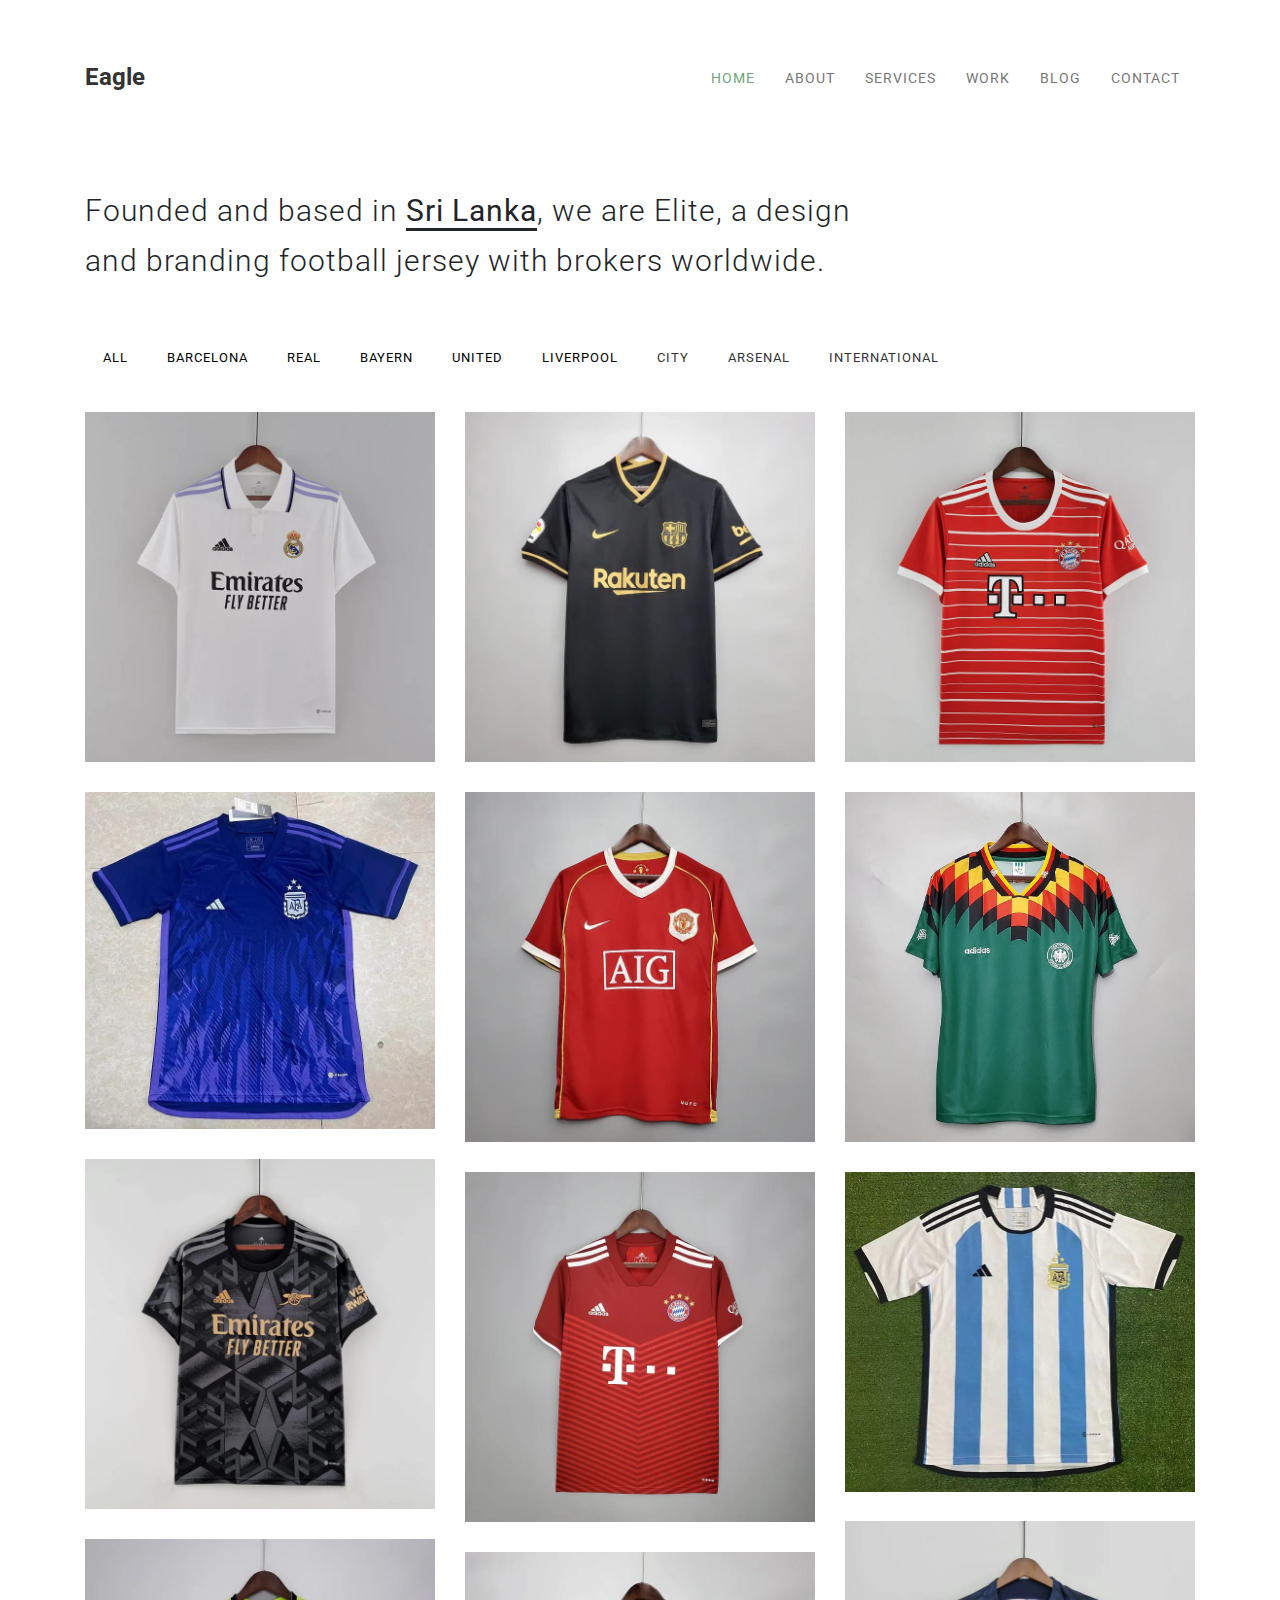
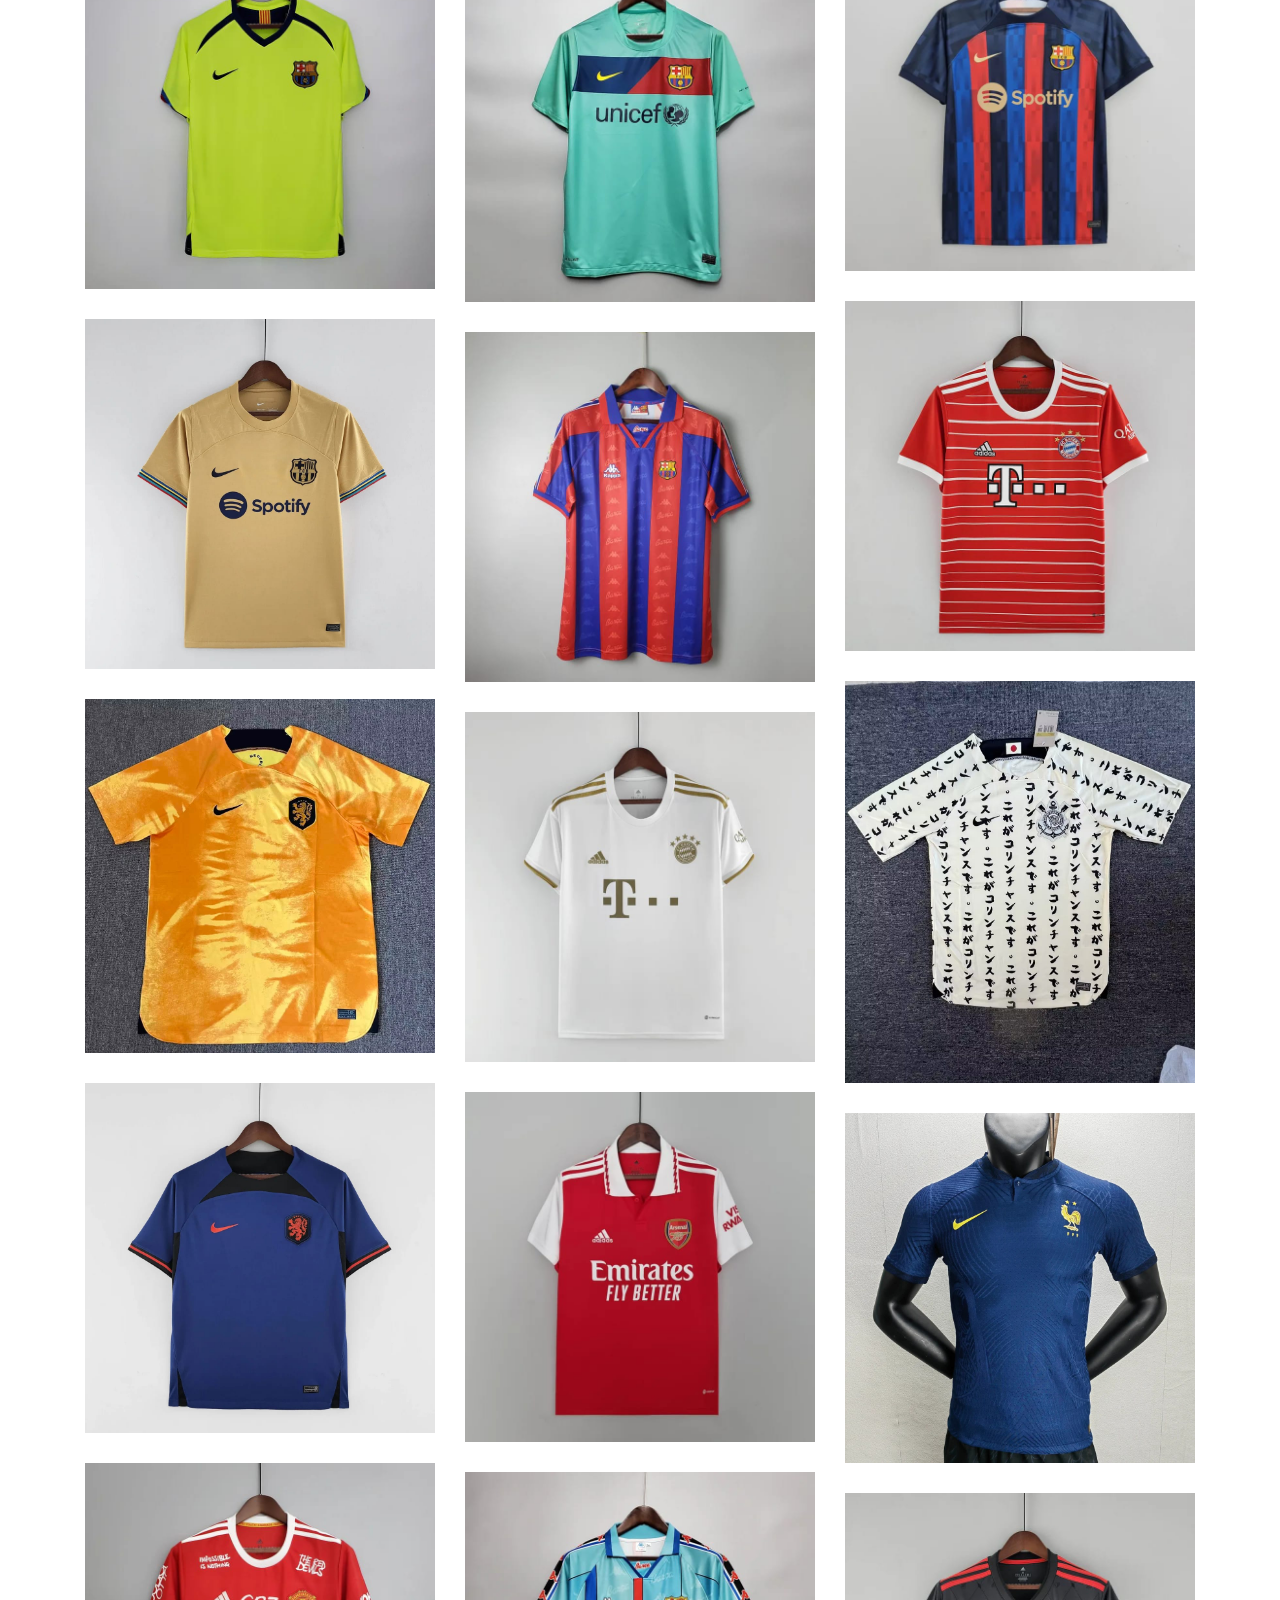
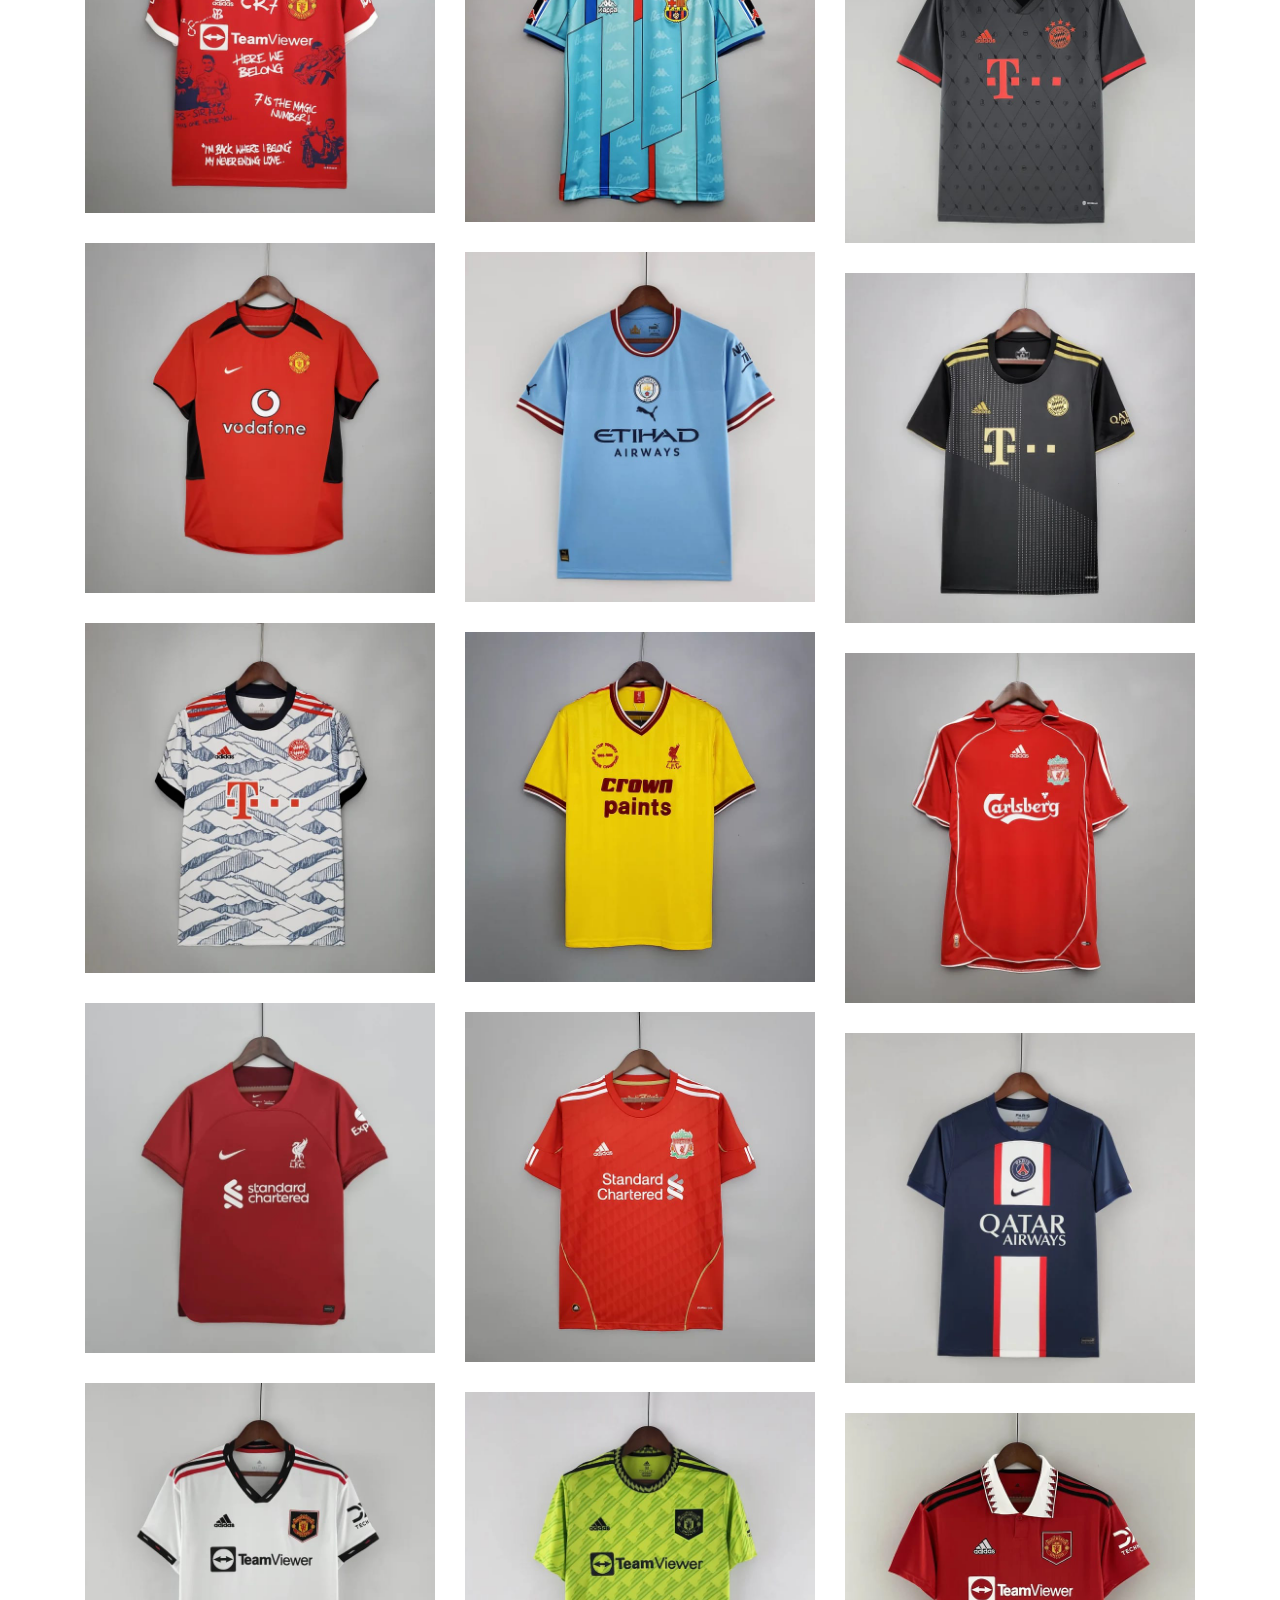
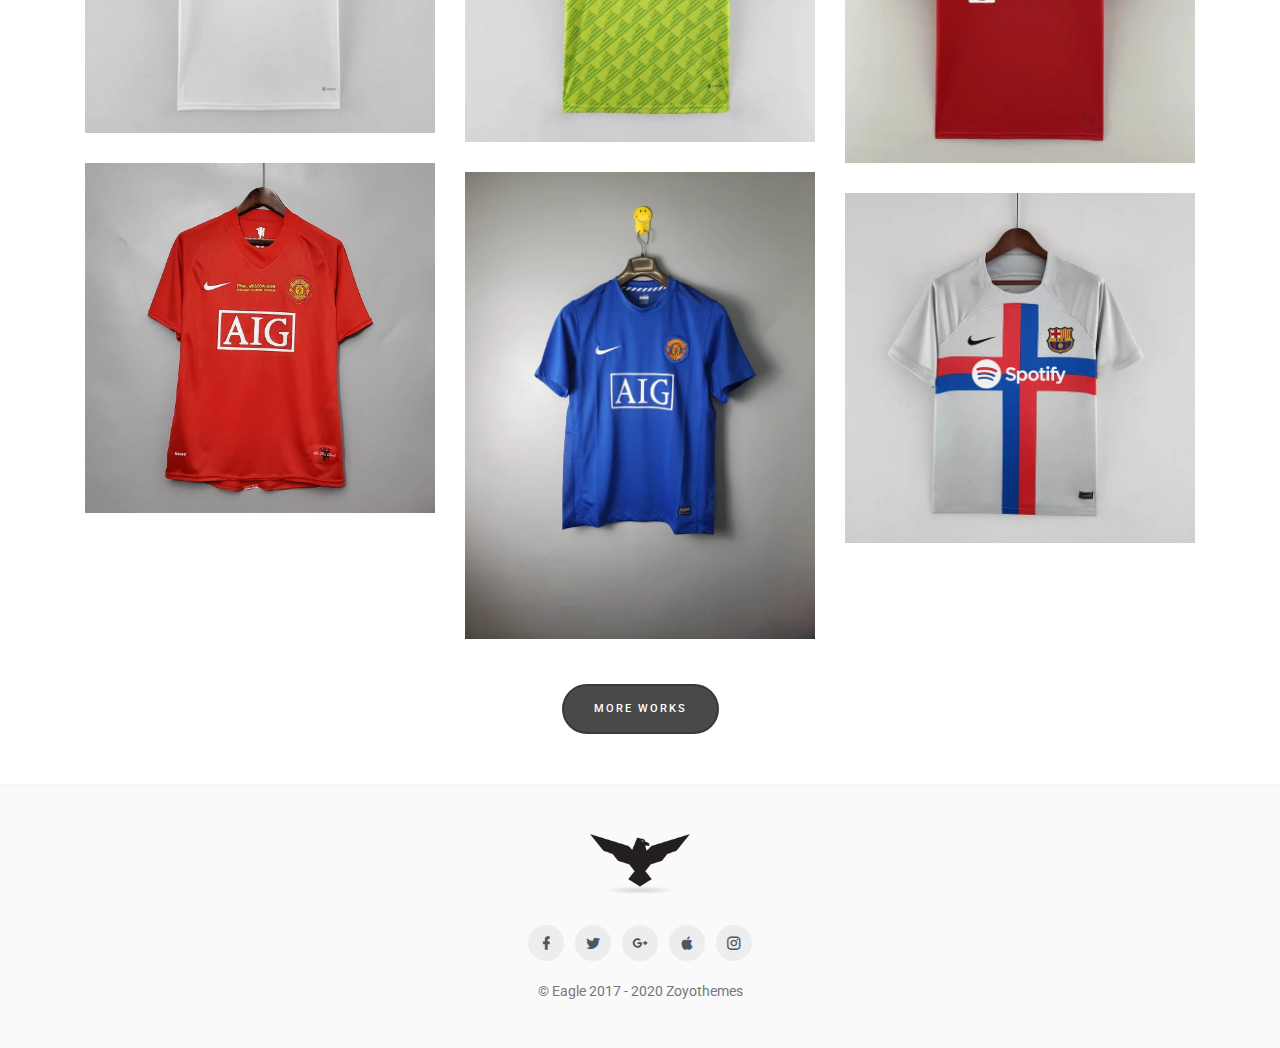
==== resources/index.html @ 39fda78e "Major Changes" ====
<!DOCTYPE html>
<html lang="en" class="no-js">


<!-- Mirrored from zoyothemes.com/eagle/index.html by HTTrack Website Copier/3.x [XR&CO'2014], Sun, 12 Feb 2023 17:31:07 GMT -->
<head>
    <meta charset="utf-8">
    <meta name="viewport" content="width=device-width, initial-scale=1">
    <title>Eagle - Responsive Minimal Template</title>
    <meta name="description" content="" />
    <meta name="keywords" content="" />
    <meta name="author" content="Zoyothemes" />

    <link rel="shortcut icon" href="images/favicon.ico">

    <!-- Google Font -->
    <link href="https://fonts.googleapis.com/css?family=Roboto:300,400,500" rel="stylesheet">

    <!-- Bootstrap Css-->
    <link rel="stylesheet" type="text/css" href="css/bootstrap.min.css" />

    <!-- Materialdesign icon Css-->
    <link rel="stylesheet" type="text/css" href="css/materialdesignicons.min.css" />
    <!-- Pe 7 icon Css-->
    <link rel="stylesheet" type="text/css" href="css/pe-icon-7-stroke.css" />

    <!-- Custom Css -->
    <link rel="stylesheet" type="text/css" href="css/style.css" />

</head>

<body>

    <!-- Start Navbar -->
    <nav class="navbar navbar-expand-lg navbar-default navbar-custom navbar-light">
        <div class="container">
            <a class="navbar-brand logo" href="index.html">Eagle</a>

            <div class="navbar-header">

                <button class="navbar-toggler" type="button" data-toggle="collapse" data-target="#navbar-collapse-1" aria-controls="navbarSupportedContent" aria-expanded="false" aria-label="Toggle navigation">
                    <span class="mdi mdi-menu"></span>
                </button>
            </div>

            <div class="collapse navbar-collapse" id="navbar-collapse-1">
                <ul class="nav navbar-nav ml-auto">
                    <li class="nav-item"><a class="nav-link" href="index.html">Home</a></li>
                    <li class="nav-item"><a class="nav-link" href="about.html">About</a></li>
                    <li class="nav-item"><a class="nav-link" href="services.html">Services</a></li>
                    <li class="nav-item"><a class="nav-link" href="work.html">Work</a></li>
                    <li class="nav-item"><a class="nav-link" href="blog.html">Blog</a></li>
                    <li class="nav-item"><a class="nav-link" href="contact.html">Contact</a></li>
                </ul>
            </div>

        </div>
    </nav>
    <!-- End Navbar -->

    <section>
        <div class="container">
            <div class="row">
                <div class="col-lg-12">
                    <div class="page-title">
                        <div class="row">
                            <div class="col-lg-9">
                                <h2>Founded and based in <span>Sri Lanka</span>, we are Elite, a design and branding football jersey with brokers worldwide.</h2>
                            </div>
                        </div>
                    </div>
                </div>
            </div>
        </div>
    </section>

    <section class="section">
        <div class="container">

            <!-- SECTION FILTER
                ================================================== -->
            <div class="row">
                <div class="col-lg-12">
                    <div class="portfolioFilter">
                        <a href="#" data-filter="*" class="current waves-effect waves-success module">All</a>
                        <a href="#" data-filter=".barcelona" class="waves-effect waves-success module">barcelona</a>
                        <a href="#" data-filter=".real" class="waves-effect waves-success module">real</a>
                        <a href="#" data-filter=".bayern" class="waves-effect waves-success module">bayern</a>
                        <a href="#" data-filter=".united" class="waves-effect waves-success module">united</a>
                        <a href="#" data-filter=".liverpool" class="waves-effect waves-success module">liverpool</a>

                        <a href="#" data-filter=".city" class="waves-effect waves-success">city</a>
                        <a href="#" data-filter=".arsenal" class="waves-effect waves-success">arsenal</a>

                        <a href="#" data-filter=".international" class="waves-effect waves-success">International</a>

                    </div>
                </div>
            </div>

            <div class="port portfolio-masonry m-b-30">

                <div class="portfolioContainer row">

                    <div class="col-lg-4 real">
                        <a href="#">
                            <div class="portfolio-box">
                                <div class="portfolio-box-img">
                                    <img src="/assets/images/real.jpg" class="img-fluid" alt="member-image">
                                </div>
                                <div class="portfolio-box-detail">
                                    <p>UI Elements, Media</p>
                                    <h4>Console Activity</h4>
                                </div>
                            </div>
                        </a>
                    </div>

                    <div class="col-lg-4 barcelona">
                        <a href="#">
                            <div class="portfolio-box">
                                <div class="portfolio-box-img">
                                    <img src="/assets/images/barcelona.jpg" class="img-fluid" alt="member-image">
                                </div>
                                <div class="portfolio-box-detail">
                                    <p>Media, Icons</p>
                                    <h4>Open Imagination</h4>
                                </div>
                            </div>
                        </a>
                    </div>

                    <div class="col-lg-4 bayern">
                        <a href="#">
                            <div class="portfolio-box">
                                <div class="portfolio-box-img">
                                    <img src="/assets/images/bayern1.jpg" class="img-fluid" alt="member-image">
                                </div>
                                <div class="portfolio-box-detail">
                                    <p>Illustrations</p>
                                    <h4>Locked Steel Gate</h4>
                                </div>
                            </div>
                        </a>
                    </div>

                    <div class="col-lg-4 international">
                        <a href="#">
                            <div class="portfolio-box">
                                <div class="portfolio-box-img">
                                    <img src="/assets/images/argentina.jpg" class="img-fluid" alt="member-image">
                                </div>
                                <div class="portfolio-box-detail">
                                    <p>Illustrations, Graphics</p>
                                    <h4>Shake It!</h4>
                                </div>
                            </div>
                        </a>
                    </div>

                    <div class="col-lg-4 united">
                        <a href="#">
                            <div class="portfolio-box">
                                <div class="portfolio-box-img">
                                    <img src="/assets/images/united7.jpg" class="img-fluid" alt="member-image">
                                </div>
                                <div class="portfolio-box-detail">
                                    <p>Illustrations, Graphics</p>
                                    <h4>Shake It!</h4>
                                </div>
                            </div>
                        </a>
                    </div>

                    <div class="col-lg-4 liverpool">
                        <a href="#">
                            <div class="portfolio-box">
                                <div class="portfolio-box-img">
                                    <img src="/assets/images/liverpool2.jpg" class="img-fluid" alt="member-image">
                                </div>
                                <div class="portfolio-box-detail">
                                    <p>Illustrations, Graphics</p>
                                    <h4>Shake It!</h4>
                                </div>
                            </div>
                        </a>
                    </div>

                    <div class="col-lg-4 arsenal">
                        <a href="#">
                            <div class="portfolio-box">
                                <div class="portfolio-box-img">
                                    <img src="/assets/images/arsenal2.jpg" class="img-fluid" alt="member-image">
                                </div>
                                <div class="portfolio-box-detail">
                                    <p>Illustrations, Graphics</p>
                                    <h4>Shake It!</h4>
                                </div>
                            </div>
                        </a>
                    </div>

                    <div class="col-lg-4 bayern">
                        <a href="#">
                            <div class="portfolio-box">
                                <div class="portfolio-box-img">
                                    <img src="/assets/images/bayern2.jpg" class="img-fluid" alt="member-image">
                                </div>
                                <div class="portfolio-box-detail">
                                    <p>Icons, Illustrations</p>
                                    <h4>Morning Dew</h4>
                                </div>
                            </div>
                        </a>
                    </div>  

                

                    <div class="col-lg-4 international">
                        <a href="#">
                            <div class="portfolio-box">
                                <div class="portfolio-box-img">
                                    <img src="/assets/images/argentina2.jpg" class="img-fluid" alt="member-image">
                                </div>
                                <div class="portfolio-box-detail">
                                    <p>Illustrations, Graphics</p>
                                    <h4>Shake It!</h4>
                                </div>
                            </div>
                        </a>
                    </div>

                    <div class="col-lg-4 barcelona">
                        <a href="#">
                            <div class="portfolio-box">
                                <div class="portfolio-box-img">
                                    <img src="/assets/images/barcelona2.jpg" class="img-fluid" alt="member-image">
                                </div>
                                <div class="portfolio-box-detail">
                                    <p>Graphics</p>
                                    <h4>Sunset Bulb Glow</h4>
                                </div>
                            </div>
                        </a>
                    </div>






                    <div class="col-lg-4 barcelona">
                        <a href="#">
                            <div class="portfolio-box">
                                <div class="portfolio-box-img">
                                    <img src="/assets/images/barcelona4.jpg" class="img-fluid" alt="member-image">
                                </div>
                                <div class="portfolio-box-detail">
                                    <p>UI Elements, Media</p>
                                    <h4>Console Activity</h4>
                                </div>
                            </div>
                        </a>
                    </div>

                    <div class="col-lg-4 barcelona">
                        <a href="#">
                            <div class="portfolio-box">
                                <div class="portfolio-box-img">
                                    <img src="/assets/images/barcelona5.jpg" class="img-fluid" alt="member-image">
                                </div>
                                <div class="portfolio-box-detail">
                                    <p>Illustrations, Graphics</p>
                                    <h4>Shake It!</h4>
                                </div>
                            </div>
                        </a>
                    </div>

                    <div class="col-lg-4 bayern">
                        <a href="#">
                            <div class="portfolio-box">
                                <div class="portfolio-box-img">
                                    <img src="/assets/images/bayern7.jpg" class="img-fluid" alt="member-image">
                                </div>
                                <div class="portfolio-box-detail">
                                    <p>Illustrations, Graphics</p>
                                    <h4>Shake It!</h4>
                                </div>
                            </div>
                        </a>
                    </div>


                    <div class="col-lg-4 barcelona">
                        <a href="#">
                            <div class="portfolio-box">
                                <div class="portfolio-box-img">
                                    <img src="/assets/images/barcelona7.jpg" class="img-fluid" alt="member-image">
                                </div>
                                <div class="portfolio-box-detail">
                                    <p>Illustrations, Graphics</p>
                                    <h4>Shake It!</h4>
                                </div>
                            </div>
                        </a>
                    </div>





                    <div class="col-lg-4 barcelona">
                        <a href="#">
                            <div class="portfolio-box">
                                <div class="portfolio-box-img">
                                    <img src="/assets/images/barcelona1.jpg" class="img-fluid" alt="member-image">
                                </div>
                                <div class="portfolio-box-detail">
                                    <p>Graphics, UI Elements</p>
                                    <h4>Mac Sunglasses</h4>
                                </div>
                            </div>
                        </a>
                    </div>



                    <div class="col-lg-4 international">
                        <a href="#">
                            <div class="portfolio-box">
                                <div class="portfolio-box-img">
                                    <img src="/assets/images/japan.jpg" class="img-fluid" alt="member-image">
                                </div>
                                <div class="portfolio-box-detail">
                                    <p>Illustrations, Graphics</p>
                                    <h4>Shake It!</h4>
                                </div>
                            </div>
                        </a>
                    </div>

                    


                    <div class="col-lg-4 international">
                        <a href="#">
                            <div class="portfolio-box">
                                <div class="portfolio-box-img">
                                    <img src="/assets/images/netherland.jpg" class="img-fluid" alt="member-image">
                                </div>
                                <div class="portfolio-box-detail">
                                    <p>Illustrations, Graphics</p>
                                    <h4>Shake It!</h4>
                                </div>
                            </div>
                        </a>
                    </div>

                    <div class="col-lg-4 bayern">
                        <a href="#">
                            <div class="portfolio-box">
                                <div class="portfolio-box-img">
                                    <img src="/assets/images/bayern5.jpg" class="img-fluid" alt="member-image">
                                </div>
                                <div class="portfolio-box-detail">
                                    <p>Illustrations, Graphics</p>
                                    <h4>Shake It!</h4>
                                </div>
                            </div>
                        </a>
                    </div>

                    <div class="col-lg-4 international">
                        <a href="#">
                            <div class="portfolio-box">
                                <div class="portfolio-box-img">
                                    <img src="/assets/images/netherland2.jpg" class="img-fluid" alt="member-image">
                                </div>
                                <div class="portfolio-box-detail">
                                    <p>Illustrations, Graphics</p>
                                    <h4>Shake It!</h4>
                                </div>
                            </div>
                        </a>
                    </div>

                    <div class="col-lg-4 arsenal">
                        <a href="#">
                            <div class="portfolio-box">
                                <div class="portfolio-box-img">
                                    <img src="/assets/images/arsenal.jpg" class="img-fluid" alt="member-image">
                                </div>
                                <div class="portfolio-box-detail">
                                    <p>Illustrations, Graphics</p>
                                    <h4>Shake It!</h4>
                                </div>
                            </div>
                        </a>
                    </div>

                    <div class="col-lg-4 international">
                        <a href="#">
                            <div class="portfolio-box">
                                <div class="portfolio-box-img">
                                    <img src="/assets/images/france.jpg" class="img-fluid" alt="member-image">
                                </div>
                                <div class="portfolio-box-detail">
                                    <p>Illustrations, Graphics</p>
                                    <h4>Shake It!</h4>
                                </div>
                            </div>
                        </a>
                    </div>

                    <div class="col-lg-4 united">
                        <a href="#">
                            <div class="portfolio-box">
                                <div class="portfolio-box-img">
                                    <img src="/assets/images/united8.jpg" class="img-fluid" alt="member-image">
                                </div>
                                <div class="portfolio-box-detail">
                                    <p>Illustrations, Graphics</p>
                                    <h4>Shake It!</h4>
                                </div>
                            </div>
                        </a>
                    </div>

                    <div class="col-lg-4 barcelona">
                        <a href="#">
                            <div class="portfolio-box">
                                <div class="portfolio-box-img">
                                    <img src="/assets/images/barcelona6.jpg" class="img-fluid" alt="member-image">
                                </div>
                                <div class="portfolio-box-detail">
                                    <p>Illustrations, Graphics</p>
                                    <h4>Shake It!</h4>
                                </div>
                            </div>
                        </a>
                    </div>




                    <div class="col-lg-4 bayern">
                        <a href="#">
                            <div class="portfolio-box">
                                <div class="portfolio-box-img">
                                    <img src="/assets/images/bayern3.jpg" class="img-fluid" alt="member-image">
                                </div>
                                <div class="portfolio-box-detail">
                                    <p>Illustrations, Graphics</p>
                                    <h4>Shake It!</h4>
                                </div>
                            </div>
                        </a>
                    </div>

                    <div class="col-lg-4 united">
                        <a href="#">
                            <div class="portfolio-box">
                                <div class="portfolio-box-img">
                                    <img src="/assets/images/united5.jpg" class="img-fluid" alt="member-image">
                                </div>
                                <div class="portfolio-box-detail">
                                    <p>Illustrations, Graphics</p>
                                    <h4>Shake It!</h4>
                                </div>
                            </div>
                        </a>
                    </div>


 



                    <div class="col-lg-4 city">
                        <a href="#">
                            <div class="portfolio-box">
                                <div class="portfolio-box-img">
                                    <img src="/assets/images/city.jpg" class="img-fluid" alt="member-image">
                                </div>
                                <div class="portfolio-box-detail">
                                    <p>Illustrations, Graphics</p>
                                    <h4>Shake It!</h4>
                                </div>
                            </div>
                        </a>
                    </div>



                    <div class="col-lg-4 bayern">
                        <a href="#">
                            <div class="portfolio-box">
                                <div class="portfolio-box-img">
                                    <img src="/assets/images/bayern6.jpg" class="img-fluid" alt="member-image">
                                </div>
                                <div class="portfolio-box-detail">
                                    <p>Illustrations, Graphics</p>
                                    <h4>Shake It!</h4>
                                </div>
                            </div>
                        </a>
                    </div>

                    <div class="col-lg-4 bayern">
                        <a href="#">
                            <div class="portfolio-box">
                                <div class="portfolio-box-img">
                                    <img src="/assets/images/bayern4.jpg" class="img-fluid" alt="member-image">
                                </div>
                                <div class="portfolio-box-detail">
                                    <p>Illustrations, Graphics</p>
                                    <h4>Shake It!</h4>
                                </div>
                            </div>
                        </a>
                    </div>




                    <div class="col-lg-4 liverpool">
                        <a href="#">
                            <div class="portfolio-box">
                                <div class="portfolio-box-img">
                                    <img src="/assets/images/liverpool.jpg" class="img-fluid" alt="member-image">
                                </div>
                                <div class="portfolio-box-detail">
                                    <p>Illustrations, Graphics</p>
                                    <h4>Shake It!</h4>
                                </div>
                            </div>
                        </a>
                    </div>


                    <div class="col-lg-4 liverpool">
                        <a href="#">
                            <div class="portfolio-box">
                                <div class="portfolio-box-img">
                                    <img src="/assets/images/liverpool3.jpg" class="img-fluid" alt="member-image">
                                </div>
                                <div class="portfolio-box-detail">
                                    <p>Illustrations, Graphics</p>
                                    <h4>Shake It!</h4>
                                </div>
                            </div>
                        </a>
                    </div>

                    <div class="col-lg-4 liverpool">
                        <a href="#">
                            <div class="portfolio-box">
                                <div class="portfolio-box-img">
                                    <img src="/assets/images/liverpool4.jpg" class="img-fluid" alt="member-image">
                                </div>
                                <div class="portfolio-box-detail">
                                    <p>Illustrations, Graphics</p>
                                    <h4>Shake It!</h4>
                                </div>
                            </div>
                        </a>
                    </div>

                    <div class="col-lg-4 liverpool">
                        <a href="#">
                            <div class="portfolio-box">
                                <div class="portfolio-box-img">
                                    <img src="/assets/images/liverpool5.jpg" class="img-fluid" alt="member-image">
                                </div>
                                <div class="portfolio-box-detail">
                                    <p>Illustrations, Graphics</p>
                                    <h4>Shake It!</h4>
                                </div>
                            </div>
                        </a>
                    </div>

                    <div class="col-lg-4 psg">
                        <a href="#">
                            <div class="portfolio-box">
                                <div class="portfolio-box-img">
                                    <img src="/assets/images/psg.jpg" class="img-fluid" alt="member-image">
                                </div>
                                <div class="portfolio-box-detail">
                                    <p>Illustrations, Graphics</p>
                                    <h4>Shake It!</h4>
                                </div>
                            </div>
                        </a>
                    </div>

                    <div class="col-lg-4 united">
                        <a href="#">
                            <div class="portfolio-box">
                                <div class="portfolio-box-img">
                                    <img src="/assets/images/united.jpg" class="img-fluid" alt="member-image">
                                </div>
                                <div class="portfolio-box-detail">
                                    <p>Illustrations, Graphics</p>
                                    <h4>Shake It!</h4>
                                </div>
                            </div>
                        </a>
                    </div>

                    <div class="col-lg-4 united">
                        <a href="#">
                            <div class="portfolio-box">
                                <div class="portfolio-box-img">
                                    <img src="/assets/images/united2.jpg" class="img-fluid" alt="member-image">
                                </div>
                                <div class="portfolio-box-detail">
                                    <p>Illustrations, Graphics</p>
                                    <h4>Shake It!</h4>
                                </div>
                            </div>
                        </a>
                    </div>



                    <div class="col-lg-4 united">
                        <a href="#">
                            <div class="portfolio-box">
                                <div class="portfolio-box-img">
                                    <img src="/assets/images/united3.jpg" class="img-fluid" alt="member-image">
                                </div>
                                <div class="portfolio-box-detail">
                                    <p>Illustrations, Graphics</p>
                                    <h4>Shake It!</h4>
                                </div>
                            </div>
                        </a>
                    </div>

                    <div class="col-lg-4 united">
                        <a href="#">
                            <div class="portfolio-box">
                                <div class="portfolio-box-img">
                                    <img src="/assets/images/united4.jpg" class="img-fluid" alt="member-image">
                                </div>
                                <div class="portfolio-box-detail">
                                    <p>Illustrations, Graphics</p>
                                    <h4>Shake It!</h4>
                                </div>
                            </div>
                        </a>
                    </div>


                    <div class="col-lg-4 united">
                        <a href="#">
                            <div class="portfolio-box">
                                <div class="portfolio-box-img">
                                    <img src="/assets/images/united6.jpg" class="img-fluid" alt="member-image">
                                </div>
                                <div class="portfolio-box-detail">
                                    <p>Illustrations, Graphics</p>
                                    <h4>Shake It!</h4>
                                </div>
                            </div>
                        </a>
                    </div>

                    <div class="col-lg-4 barcelona">
                        <a href="#">
                            <div class="portfolio-box">
                                <div class="portfolio-box-img">
                                    <img src="/assets/images/barcelona3.jpg" class="img-fluid" alt="member-image">
                                </div>
                                <div class="portfolio-box-detail">
                                    <p>Illustrations, Graphics</p>
                                    <h4>Shake It!</h4>
                                </div>
                            </div>
                        </a>
                    </div>




                    

                </div>
                <!-- end portfoliocontainer-->
            </div>
            <!-- End row -->

            <div class="row">
                <div class="col-lg-12">
                    <div class="text-center margin-t-30">
                        <a href="work.html" class="btn btn-dark btn-rounded">More works</a>
                    </div>
                </div>
            </div>

        </div>
        <!-- end container -->
    </section>

    <!-- FOOTER -->
    <footer class="footer">
        <div class="container">

            <div class="row">
                <div class="col-lg-12">
                    <div class="text-center">
                        <div class="logo center-block"><img src="images/logo.png" alt="" class=""></div>

                        <ul class="list-inline social-circle margin-t-30">
                            <li class="list-inline-item">
                                <a href="#"> <i class="mdi mdi-facebook"></i> </a>
                            </li>
                            <li class="list-inline-item">
                                <a href="#"> <i class="mdi mdi-twitter"></i> </a>
                            </li>
                            <li class="list-inline-item">
                                <a href="#"> <i class="mdi mdi-google-plus"></i> </a>
                            </li>
                            <li class="list-inline-item">
                                <a href="#"> <i class="mdi mdi-apple"></i> </a>
                            </li>
                            <li class="list-inline-item">
                                <a href="#"> <i class="mdi mdi-instagram"></i> </a>
                            </li>
                        </ul>

                        <p class="text-muted m-b-0 copyright-txt"> © Eagle 2017 - 2020 Zoyothemes</p>

                    </div>
                </div>
            </div>
            <!-- end row -->

        </div>
    </footer>

    <!-- END FOOTER -->

    <!-- JAVASCRIPTS -->
    <script src="js/jquery.min.js"></script>
    <script src="js/bootstrap.bundle.min.js"></script>
    <!-- isotope filter plugin -->
    <script src="js/isotope.pkgd.min.js"></script>
    <script src="js/portfolio-filter.js"></script>
    <script src="js/app.js"></script>
</body>

<!-- Mirrored from zoyothemes.com/eagle/index.html by HTTrack Website Copier/3.x [XR&CO'2014], Sun, 12 Feb 2023 17:31:29 GMT -->
</html>
---- resources/css/pe-icon-7-stroke.css ----
@font-face {
	font-family: 'Pe-icon-7-stroke';
	src:url('../fonts/Pe-icon-7-strokebb1d.eot?d7yf1v');
	src:url('../fonts/Pe-icon-7-stroked41d.eot?#iefixd7yf1v') format('embedded-opentype'),
		url('../fonts/Pe-icon-7-strokebb1d.woff?d7yf1v') format('woff'),
		url('../fonts/Pe-icon-7-strokebb1d.ttf?d7yf1v') format('truetype'),
		url('../fonts/Pe-icon-7-strokebb1d.svg?d7yf1v#Pe-icon-7-stroke') format('svg');
	font-weight: normal;
	font-style: normal;
}

[class^="pe-7s-"], [class*=" pe-7s-"] {
	display: inline-block;
	font-family: 'Pe-icon-7-stroke';
	speak: none;
	font-style: normal;
	font-weight: normal;
	font-variant: normal;
	text-transform: none;
	line-height: 1;

	/* Better Font Rendering =========== */
	-webkit-font-smoothing: antialiased;
	-moz-osx-font-smoothing: grayscale;
}

.pe-7s-album:before {
	content: "\e6aa";
}
.pe-7s-arc:before {
	content: "\e6ab";
}
.pe-7s-back-2:before {
	content: "\e6ac";
}
.pe-7s-bandaid:before {
	content: "\e6ad";
}
.pe-7s-car:before {
	content: "\e6ae";
}
.pe-7s-diamond:before {
	content: "\e6af";
}
.pe-7s-door-lock:before {
	content: "\e6b0";
}
.pe-7s-eyedropper:before {
	content: "\e6b1";
}
.pe-7s-female:before {
	content: "\e6b2";
}
.pe-7s-gym:before {
	content: "\e6b3";
}
.pe-7s-hammer:before {
	content: "\e6b4";
}
.pe-7s-headphones:before {
	content: "\e6b5";
}
.pe-7s-helm:before {
	content: "\e6b6";
}
.pe-7s-hourglass:before {
	content: "\e6b7";
}
.pe-7s-leaf:before {
	content: "\e6b8";
}
.pe-7s-magic-wand:before {
	content: "\e6b9";
}
.pe-7s-male:before {
	content: "\e6ba";
}
.pe-7s-map-2:before {
	content: "\e6bb";
}
.pe-7s-next-2:before {
	content: "\e6bc";
}
.pe-7s-paint-bucket:before {
	content: "\e6bd";
}
.pe-7s-pendrive:before {
	content: "\e6be";
}
.pe-7s-photo:before {
	content: "\e6bf";
}
.pe-7s-piggy:before {
	content: "\e6c0";
}
.pe-7s-plugin:before {
	content: "\e6c1";
}
.pe-7s-refresh-2:before {
	content: "\e6c2";
}
.pe-7s-rocket:before {
	content: "\e6c3";
}
.pe-7s-settings:before {
	content: "\e6c4";
}
.pe-7s-shield:before {
	content: "\e6c5";
}
.pe-7s-smile:before {
	content: "\e6c6";
}
.pe-7s-usb:before {
	content: "\e6c7";
}
.pe-7s-vector:before {
	content: "\e6c8";
}
.pe-7s-wine:before {
	content: "\e6c9";
}
.pe-7s-cloud-upload:before {
	content: "\e68a";
}
.pe-7s-cash:before {
	content: "\e68c";
}
.pe-7s-close:before {
	content: "\e680";
}
.pe-7s-bluetooth:before {
	content: "\e68d";
}
.pe-7s-cloud-download:before {
	content: "\e68b";
}
.pe-7s-way:before {
	content: "\e68e";
}
.pe-7s-close-circle:before {
	content: "\e681";
}
.pe-7s-id:before {
	content: "\e68f";
}
.pe-7s-angle-up:before {
	content: "\e682";
}
.pe-7s-wristwatch:before {
	content: "\e690";
}
.pe-7s-angle-up-circle:before {
	content: "\e683";
}
.pe-7s-world:before {
	content: "\e691";
}
.pe-7s-angle-right:before {
	content: "\e684";
}
.pe-7s-volume:before {
	content: "\e692";
}
.pe-7s-angle-right-circle:before {
	content: "\e685";
}
.pe-7s-users:before {
	content: "\e693";
}
.pe-7s-angle-left:before {
	content: "\e686";
}
.pe-7s-user-female:before {
	content: "\e694";
}
.pe-7s-angle-left-circle:before {
	content: "\e687";
}
.pe-7s-up-arrow:before {
	content: "\e695";
}
.pe-7s-angle-down:before {
	content: "\e688";
}
.pe-7s-switch:before {
	content: "\e696";
}
.pe-7s-angle-down-circle:before {
	content: "\e689";
}
.pe-7s-scissors:before {
	content: "\e697";
}
.pe-7s-wallet:before {
	content: "\e600";
}
.pe-7s-safe:before {
	content: "\e698";
}
.pe-7s-volume2:before {
	content: "\e601";
}
.pe-7s-volume1:before {
	content: "\e602";
}
.pe-7s-voicemail:before {
	content: "\e603";
}
.pe-7s-video:before {
	content: "\e604";
}
.pe-7s-user:before {
	content: "\e605";
}
.pe-7s-upload:before {
	content: "\e606";
}
.pe-7s-unlock:before {
	content: "\e607";
}
.pe-7s-umbrella:before {
	content: "\e608";
}
.pe-7s-trash:before {
	content: "\e609";
}
.pe-7s-tools:before {
	content: "\e60a";
}
.pe-7s-timer:before {
	content: "\e60b";
}
.pe-7s-ticket:before {
	content: "\e60c";
}
.pe-7s-target:before {
	content: "\e60d";
}
.pe-7s-sun:before {
	content: "\e60e";
}
.pe-7s-study:before {
	content: "\e60f";
}
.pe-7s-stopwatch:before {
	content: "\e610";
}
.pe-7s-star:before {
	content: "\e611";
}
.pe-7s-speaker:before {
	content: "\e612";
}
.pe-7s-signal:before {
	content: "\e613";
}
.pe-7s-shuffle:before {
	content: "\e614";
}
.pe-7s-shopbag:before {
	content: "\e615";
}
.pe-7s-share:before {
	content: "\e616";
}
.pe-7s-server:before {
	content: "\e617";
}
.pe-7s-search:before {
	content: "\e618";
}
.pe-7s-film:before {
	content: "\e6a5";
}
.pe-7s-science:before {
	content: "\e619";
}
.pe-7s-disk:before {
	content: "\e6a6";
}
.pe-7s-ribbon:before {
	content: "\e61a";
}
.pe-7s-repeat:before {
	content: "\e61b";
}
.pe-7s-refresh:before {
	content: "\e61c";
}
.pe-7s-add-user:before {
	content: "\e6a9";
}
.pe-7s-refresh-cloud:before {
	content: "\e61d";
}
.pe-7s-paperclip:before {
	content: "\e69c";
}
.pe-7s-radio:before {
	content: "\e61e";
}
.pe-7s-note2:before {
	content: "\e69d";
}
.pe-7s-print:before {
	content: "\e61f";
}
.pe-7s-network:before {
	content: "\e69e";
}
.pe-7s-prev:before {
	content: "\e620";
}
.pe-7s-mute:before {
	content: "\e69f";
}
.pe-7s-power:before {
	content: "\e621";
}
.pe-7s-medal:before {
	content: "\e6a0";
}
.pe-7s-portfolio:before {
	content: "\e622";
}
.pe-7s-like2:before {
	content: "\e6a1";
}
.pe-7s-plus:before {
	content: "\e623";
}
.pe-7s-left-arrow:before {
	content: "\e6a2";
}
.pe-7s-play:before {
	content: "\e624";
}
.pe-7s-key:before {
	content: "\e6a3";
}
.pe-7s-plane:before {
	content: "\e625";
}
.pe-7s-joy:before {
	content: "\e6a4";
}
.pe-7s-photo-gallery:before {
	content: "\e626";
}
.pe-7s-pin:before {
	content: "\e69b";
}
.pe-7s-phone:before {
	content: "\e627";
}
.pe-7s-plug:before {
	content: "\e69a";
}
.pe-7s-pen:before {
	content: "\e628";
}
.pe-7s-right-arrow:before {
	content: "\e699";
}
.pe-7s-paper-plane:before {
	content: "\e629";
}
.pe-7s-delete-user:before {
	content: "\e6a7";
}
.pe-7s-paint:before {
	content: "\e62a";
}
.pe-7s-bottom-arrow:before {
	content: "\e6a8";
}
.pe-7s-notebook:before {
	content: "\e62b";
}
.pe-7s-note:before {
	content: "\e62c";
}
.pe-7s-next:before {
	content: "\e62d";
}
.pe-7s-news-paper:before {
	content: "\e62e";
}
.pe-7s-musiclist:before {
	content: "\e62f";
}
.pe-7s-music:before {
	content: "\e630";
}
.pe-7s-mouse:before {
	content: "\e631";
}
.pe-7s-more:before {
	content: "\e632";
}
.pe-7s-moon:before {
	content: "\e633";
}
.pe-7s-monitor:before {
	content: "\e634";
}
.pe-7s-micro:before {
	content: "\e635";
}
.pe-7s-menu:before {
	content: "\e636";
}
.pe-7s-map:before {
	content: "\e637";
}
.pe-7s-map-marker:before {
	content: "\e638";
}
.pe-7s-mail:before {
	content: "\e639";
}
.pe-7s-mail-open:before {
	content: "\e63a";
}
.pe-7s-mail-open-file:before {
	content: "\e63b";
}
.pe-7s-magnet:before {
	content: "\e63c";
}
.pe-7s-loop:before {
	content: "\e63d";
}
.pe-7s-look:before {
	content: "\e63e";
}
.pe-7s-lock:before {
	content: "\e63f";
}
.pe-7s-lintern:before {
	content: "\e640";
}
.pe-7s-link:before {
	content: "\e641";
}
.pe-7s-like:before {
	content: "\e642";
}
.pe-7s-light:before {
	content: "\e643";
}
.pe-7s-less:before {
	content: "\e644";
}
.pe-7s-keypad:before {
	content: "\e645";
}
.pe-7s-junk:before {
	content: "\e646";
}
.pe-7s-info:before {
	content: "\e647";
}
.pe-7s-home:before {
	content: "\e648";
}
.pe-7s-help2:before {
	content: "\e649";
}
.pe-7s-help1:before {
	content: "\e64a";
}
.pe-7s-graph3:before {
	content: "\e64b";
}
.pe-7s-graph2:before {
	content: "\e64c";
}
.pe-7s-graph1:before {
	content: "\e64d";
}
.pe-7s-graph:before {
	content: "\e64e";
}
.pe-7s-global:before {
	content: "\e64f";
}
.pe-7s-gleam:before {
	content: "\e650";
}
.pe-7s-glasses:before {
	content: "\e651";
}
.pe-7s-gift:before {
	content: "\e652";
}
.pe-7s-folder:before {
	content: "\e653";
}
.pe-7s-flag:before {
	content: "\e654";
}
.pe-7s-filter:before {
	content: "\e655";
}
.pe-7s-file:before {
	content: "\e656";
}
.pe-7s-expand1:before {
	content: "\e657";
}
.pe-7s-exapnd2:before {
	content: "\e658";
}
.pe-7s-edit:before {
	content: "\e659";
}
.pe-7s-drop:before {
	content: "\e65a";
}
.pe-7s-drawer:before {
	content: "\e65b";
}
.pe-7s-download:before {
	content: "\e65c";
}
.pe-7s-display2:before {
	content: "\e65d";
}
.pe-7s-display1:before {
	content: "\e65e";
}
.pe-7s-diskette:before {
	content: "\e65f";
}
.pe-7s-date:before {
	content: "\e660";
}
.pe-7s-cup:before {
	content: "\e661";
}
.pe-7s-culture:before {
	content: "\e662";
}
.pe-7s-crop:before {
	content: "\e663";
}
.pe-7s-credit:before {
	content: "\e664";
}
.pe-7s-copy-file:before {
	content: "\e665";
}
.pe-7s-config:before {
	content: "\e666";
}
.pe-7s-compass:before {
	content: "\e667";
}
.pe-7s-comment:before {
	content: "\e668";
}
.pe-7s-coffee:before {
	content: "\e669";
}
.pe-7s-cloud:before {
	content: "\e66a";
}
.pe-7s-clock:before {
	content: "\e66b";
}
.pe-7s-check:before {
	content: "\e66c";
}
.pe-7s-chat:before {
	content: "\e66d";
}
.pe-7s-cart:before {
	content: "\e66e";
}
.pe-7s-camera:before {
	content: "\e66f";
}
.pe-7s-call:before {
	content: "\e670";
}
.pe-7s-calculator:before {
	content: "\e671";
}
.pe-7s-browser:before {
	content: "\e672";
}
.pe-7s-box2:before {
	content: "\e673";
}
.pe-7s-box1:before {
	content: "\e674";
}
.pe-7s-bookmarks:before {
	content: "\e675";
}
.pe-7s-bicycle:before {
	content: "\e676";
}
.pe-7s-bell:before {
	content: "\e677";
}
.pe-7s-battery:before {
	content: "\e678";
}
.pe-7s-ball:before {
	content: "\e679";
}
.pe-7s-back:before {
	content: "\e67a";
}
.pe-7s-attention:before {
	content: "\e67b";
}
.pe-7s-anchor:before {
	content: "\e67c";
}
.pe-7s-albums:before {
	content: "\e67d";
}
.pe-7s-alarm:before {
	content: "\e67e";
}
.pe-7s-airplay:before {
	content: "\e67f";
}
---- resources/css/style.css ----
/* Theme Name: Eagle - Responsive Minimal Template
   Author: Zoyothemes
   Version: 2.0.0
   File Description: Main CSS file of the template
*/

/* 
Table of css

01. Basic
02. Helper
03. Navbar Custom
04. Portfolio
05. Testimonials 
06. Team
07. Services
08. Clients
09. Blog
10. Blog Detail
11. Contact
12. Pagination
13. Footer
14. Responsive

*/


/* ==========
   1.Basic
   ========== */

html {
    background-color: #eee;
    background: url("../images/pattern.png");
}

body {
    font-family: 'Roboto', sans-serif;
    overflow-x: hidden;
    padding: 30px 0;
    max-width: 1300px;
    margin: 0 auto;
    font-size: 14px;
} 

::selection{
    background: rgba(151, 160, 175, 0.3);
}

::-moz-selection {
    background: rgba(151, 160, 175, 0.3);
}
  
a,a:hover {
    text-decoration: none !important;
    outline: none !important;
}


/*==============
  2. Helper Class
  ===============*/

.h1, h1 {
    font-size: 36px;
}

.h2, h2 {
    font-size: 30px;
}                                                                     

.h4, h4 {
    font-size: 18px;
}

.h5, h5 {
    font-size: 14px;
}

.h6, h6 {
    font-size: 12px;
}

.margin-t-30 {
    margin-top: 30px;
}

.margin-t-50 {
    margin-top: 50px;
}

.text-custom {
    color: #70a67c;
}

.text-muted {
    color: #777!important;
}  

.page-title h2,.page-title h3{
    line-height: 50px;
    margin-top: 60px;
    font-weight: 300;
    letter-spacing: 1px;
}

.page-title span {
    font-weight: 400;
    border-bottom: 3px solid;
}

a,
a:hover {
    text-decoration: none !important;
    outline: none !important;
}

button:focus{
    outline: none!important;
}

.subtitle {
    font-weight: 300;
    line-height: 28px;
    font-size: 16px;
}

.btn {
    border-width: 2px;
    border-radius: 2px;
    -webkit-transition: all .3s ease-out;
    transition: all .3s ease-out;
    padding: 15px 30px;
    text-transform: uppercase;
    letter-spacing: 2px;
    font-weight: 500;
    font-size: 11px;
    outline: none !important;
}

.btn-rounded {
    border-radius: 30px;
}

.btn-dark {
    background-color: #4a4949;
    color: #ffffff !important;
} 


/*==============
  3. Navbar Custom
  ===============*/

.navbar-custom {
    background-color: #ffffff;
    margin-bottom: 0px;
    width: 100%;
    z-index: 1000;
    border: none;
    color: #333;
    border-radius: 0px;
    position: relative;
}

.logo>img {
    height:60px;
}

.logo{
    padding: 19px 0px;
    height: 80px;
    line-height: 40px;
    font-weight: 700;
    font-size: 24px;
    color: #333 !important;
}

.navbar-custom .navbar-nav>li>a {
    font-size: 14px;
    line-height: 40px;
    letter-spacing: 1px;
    text-transform: uppercase;
}

.navbar-light .navbar-nav .nav-link {
    color:#777;
    padding: 10px 15px;
}

.navbar-toggler {
    padding: 4px 10px;
    font-size: 24px;
}

.navbar-toggler:hover {
    background-color: #ddd;
}

.navbar-default .navbar-nav>.open>a, .navbar-default .navbar-nav>.open>a:focus, .navbar-default .navbar-nav>.open>a:hover {
    color: #000;
    background-color:transparent;
}


.navbar-custom .navbar-nav>li>a:hover{
    color: #333;
    transition:all 0.3s;
}

.dropdown:hover .dropdown-content {
    display: block;
}

.dropdown-menu>li>a{
    display: block;
    padding: 10px 20px;
    clear: both;
    line-height: 1.42857143;
    color: #666;
    white-space: nowrap;
    font-weight: 400;
    font-size: 13px;
}

.dropdown-menu > li > a:hover, .dropdown-menu > .active > a:hover {
    text-decoration: none;
    color:#70a67c;
    transition: all 0.3s;
    background-color: transparent;
} 

.dropdown-menu>li:active>a,.dropdown-menu>li:hover>a {
    color: #70a67c;
}

.dropdown-submenu{
    position:relative;
}

.dropdown-submenu>.dropdown-menu{
    top:0;
    left:100%;
    right: auto;
    margin-top: -3px;
    -webkit-border-radius:0 6px 6px 6px;
    -moz-border-radius:0 6px 6px 6px;
    border-radius:0 6px 6px 6px;
}

.navbar-custom li.dropdown:last-of-type .dropdown-submenu>.dropdown-menu {
    right: 100%;
    left: auto;
}

.dropdown-submenu.pull-left{
    float:none;
}

.dropdown-submenu.pull-left>.dropdown-menu{
    left:-100%;
    margin-left:10px;
    -webkit-border-radius:6px 0 6px 6px;
    -moz-border-radius:6px 0 6px 6px;
    border-radius:6px 0 6px 6px;
}

.submenu-arrow {
    position: absolute;
    right: 8px;
    font-size: 16px;
    margin-top: -1px;
}

.navbar-custom .dropdown-menu {
    transition: all .3s ease;
    min-width: 200px;
    background-color: #fff;
    border: 1px solid #eee;
    border-radius: 4px;
    box-shadow: 0 0 18px 0 rgba(0,0,0,.05);
    padding: 10px;
}

.navbar-toggle{
    margin-top: 22px;
}

.navbar-custom .navbar-nav li.active-item > a{
    color: #70a67c;
}


/*==============
  4. Portfolio
===============*/

.portfolioFilter {
    margin-top: 50px;
    margin-bottom: 20px;
}

.portfolioFilter a {
    display: inline-block;
    margin: 0 6px 6px 6px;
    font-size: 13px;
    text-transform: uppercase;
    padding: 7px 12px 7px 12px;
    cursor: pointer;
    line-height: 1em;
    letter-spacing: 1px;
    transition: all 0.4s ease-in-out;
    color: #333;
    border-radius: 3px;
}
.portfolioFilter .module:nth-child(1){background-color: white;color: black;}
.portfolioFilter .module:nth-child(2){background-color: white;color: black;}
.portfolioFilter .module:nth-child(3){background-color: white;color: black;}
.portfolioFilter .module:nth-child(4){background-color: white;color: black;}
.portfolioFilter .module:nth-child(5){background-color: white;color: black;}
.portfolioFilter .module:nth-child(6){background-color: white;color: black;}
.portfolioFilter .module:nth-child(7){background-color: white;color: black;}
.portfolioFilter .module:nth-child(8){background-color: white;color: black;}
.portfolioFilter .module:nth-child(9){background-color: white;color: black;}



.portfolioFilter a.module.current:nth-child(2) {background-color: rgb(114, 8, 8);color: white;}
.portfolioFilter a.module.current:nth-child(3) {background-color: whitesmoke;color: black; border-color: black;}
.portfolioFilter a.module.current:nth-child(4) {background-color: rgb(190, 46, 46);color: white;}
.portfolioFilter a.module.current:nth-child(5) {background-color: rgb(255, 0, 0);color: white;}
.portfolioFilter a.module.current:nth-child(6) {background-color: rgb(156, 0, 0);color: white;}
.portfolioFilter a.module.current:nth-child(7) {background-color: rgb(15, 224, 231);color: white;}
.portfolioFilter a.module.current:nth-child(8) {background-color: rgb(221, 0, 0);color: white;}
.portfolioFilter a.module.current:nth-child(9) {background-color: rgb(175, 175, 175);color: white;}


.portfolioFilter .module:nth-child(2):hover{background-color: rgb(114, 8, 8);color: white;}
.portfolioFilter .module:nth-child(3):hover{background-color: whitesmoke;color: black; border-color: black;}
.portfolioFilter .module:nth-child(4):hover{background-color: rgb(190, 46, 46);color: white;}
.portfolioFilter .module:nth-child(5):hover{background-color: rgb(255, 0, 0);color: white;}
.portfolioFilter .module:nth-child(6):hover{background-color: rgb(156, 0, 0);color: white;}
.portfolioFilter .module:nth-child(7):hover{background-color: rgb(15, 224, 231);color: white;}
.portfolioFilter .module:nth-child(8):hover{background-color: rgb(221, 0, 0);color: white;}
.portfolioFilter .module:nth-child(9):hover {background-color: rgb(175, 175, 175);color: white;}



.portfolioFilter a:hover {
    color: #222;
}

.portfolioFilter a.current {
    background-color: #70a67c;
    color: #fff;
}

.portfolio-box {
    overflow: hidden;
    position: relative;
    padding: 0;
    margin-top: 15px;
    margin-bottom: 15px; 
}

.portfolio-box .portfolio-box-img {
    position: relative;
    overflow: hidden; 
}

.portfolio-box .portfolio-box-img:after {
    content: " ";
    display: block;
    width: 100%;
    height: 100%;
    position: absolute;
    top: 0;
    left: 0;
    border-radius: 5px;
    -webkit-transition: all 0.27s cubic-bezier(0.3, 0.1, 0.58, 1);
    -moz-transition: all 0.27s cubic-bezier(0.3, 0.1, 0.58, 1);
    -o-transition: all 0.27s cubic-bezier(0.3, 0.1, 0.58, 1);
    transition: all 0.27s cubic-bezier(0.3, 0.1, 0.58, 1); 
}

.portfolio-box .portfolio-box-img > img {
    -webkit-transition: all 0.3s cubic-bezier(0.3, 0.1, 0.58, 1);
    -moz-transition: all 0.3s cubic-bezier(0.3, 0.1, 0.58, 1);
    -o-transition: all 0.3s cubic-bezier(0.3, 0.1, 0.58, 1);
    transition: all 0.3s cubic-bezier(0.3, 0.1, 0.58, 1);
    border-radius: 0; 
}

.portfolio-box .portfolio-box-detail {
    opacity: 0;
    color: #ffffff;
    width: 100%;
    padding: 20px;
    box-sizing: border-box;
    position: absolute;
    left: 0;
    overflow: hidden;
    -webkit-transition: all 0.27s cubic-bezier(0.3, 0.1, 0.58, 1);
    -moz-transition: all 0.27s cubic-bezier(0.3, 0.1, 0.58, 1);
    -o-transition: all 0.27s cubic-bezier(0.3, 0.1, 0.58, 1);
    transition: all 0.27s cubic-bezier(0.3, 0.1, 0.58, 1); 
}

.portfolio-box .portfolio-box-detail h4 {
    margin-bottom: 0;
    margin-top: 5px;
    font-size: 16px; 
}

.portfolio-box .portfolio-box-detail p {
    margin-bottom: 0;
    color: rgba(255, 255, 255, 0.6);
    font-size: 13px;
    font-weight: 500;
}

.portfolio-box:hover .portfolio-box-detail {
    -webkit-transform: translateY(-100%);
    -moz-transform: translateY(-100%);
    transform: translateY(-100%);
    z-index: 3;
    opacity: 1; 
}

.portfolio-box:hover .portfolio-box-img:after {
    background: rgba(40, 40, 46, 0.8); 
}

.portfolio-box:hover .portfolio-box-img > img {
    -moz-transform: scale(1.05);
    -o-transform: scale(1.05);
    -ms-transform: scale(1.05);
    transform: scale(1.05); 
}

/* Project description */
.project-desc {
    line-height: 26px;
    font-size: 15px;
}


/*==============
  5. Testimonials
  ===============*/

.testimonial-box .client-comment{
    font-weight: 300;
    line-height: 26px;
    font-style: italic;
    font-size: 16px;
}

.testimonial-box .testi-user {
    height: 60px;
    width: 60px;
    margin: 20px 0 10px 0;
}


/*==============
  6. Team
  ===============*/

.team-box {
    padding: 30px 20px;
    margin-top: 30px;
}

.team-box img {
    margin-bottom: 15px;
}


/*==============
  7. Services
  ===============*/

.service-box {
    padding: 20px 0;
}

.service-box .service-icon {
    font-size: 42px;
    line-height: 60px;
}

.service-box .service-title {
    font-size: 16px;
    letter-spacing: 1px;
}

.service-box p {
    line-height: 24px;
}


/*==============
   8. Clients
  ===============*/

.client-box {
    padding: 30px 20px;
    text-align: center;
}

.client-box img {
    opacity: 0.7;
    margin: 0 auto;
}

.client-box img:hover {
    opacity: 1;
}


/*==============
  9. Blog
  ===============*/

.post {
    margin: 0 0 45px;
}

.post + .post {
    border-top: 1px solid rgba(238, 238, 238, .7);
    padding-top: 50px;
}

.post-preview {
    -webkit-transition: all .3s ease-out;
    transition: all .3s ease-out;
    margin: 0 0 25px;
}

.post-preview:hover {
    opacity: .7;
}

.post-header {
    margin: 0 0 30px;
}

.post-title {
    font-size: 22px;
    margin: 0 0 10px;
}

.post-title a {
    color: #333;
    -webkit-transition: all .3s ease-out;
    transition: all .3s ease-out;
}

.post-title a:hover {
    color: #70a67c;
}

.post-meta {
    list-style: none;
    padding: 0;
    margin: 0;
    opacity: .7;
}

.post-meta > li {
    display: inline-block;
    margin-right: 30px;
}

.post-meta > li:last-child {
    margin-right: 0;
}

.post .post-meta a,.post-meta a {
    color: #888;
}

.post-meta a:hover,.post-meta a:focus,.post-more a:hover {
    color: #70a67c;
}

.post-more a {
    color: #333;
    font-weight: 500;
    text-decoration: underline !important;
}

.post-tags {
    margin: 40px 0 0;
}

.post-tags a {
    background-color: #f5f5f5;
    border-radius: 2px;
    display: inline-block;
    text-transform: uppercase;
    letter-spacing: 1px;
    font-size: 7px;
    color: #303133;
    padding: 7px 8px 5px 10px;
    margin: 5px 10px 5px 0;
}

.post-tags a:hover,
.post-tags a:focus {
    background: #70a67c;
    color: #fff;
}

.post-content h1,
.post-content h2,
.post-content h3,
.post-content h4,
.post-content h5,
.post-content h6 {
    margin: 30px 0 20px;
}

.post-content h1:first-child,
.post-content h2:first-child,
.post-content h3:first-child,
.post-content h4:first-child,
.post-content h5:first-child,
.post-content h6:first-child {
    margin-top: 0;
}

.post-content p,
.post-content ul,
.post-content ol {
    margin: 0 0 20px;
    line-height: 24px;
}

.post-content ul,
.post-content ol {
    margin-left: 40px;
}

.post-content ul {
    list-style-type: disc;
}

.post-content ol {
    list-style-type: decimal;
}

.sidebar {
    padding-left: 30px;
}

.sidebar .widget:last-child {
    border: 0;
    padding: 0;
}

.widget_search form {
    position: relative;
}

.search-button {
    position: absolute;
    top: 0;
    height: 100%;
    right: 10px;
    background-color: transparent;
    border: none;
    font-size: 20px;
    -webkit-transition: all .3s ease-out;
    transition: all .3s ease-out;
}

.search-button:focus,
.search-button.focus,
.search-button.active.focus,
.search-button.active:focus,
.search-button:active.focus,
.search-button:active:focus {
    outline: 0;
}

.search-button:hover {
    color: #70a67c;
}

.widget-title {
    position: relative;
    font-size: 16px;
    margin: 0 0 25px;
    font-weight: 500;
}

.widget-title:before {
    content: "";
    display: block;
    position: absolute;
    bottom: 0;
    width: 100%;
    border-bottom: 1px solid #eee;
}

.widget-title:after {
    content: "";
    display: block;
    width: 35px;
    z-index: 1;
    position: relative;
    border-bottom: 1px solid #70a67c;
    margin: 20px auto 25px 0px;
}

.widget {
    margin: 0 0 40px;
    font-size: 14px;
}

.widget ul,
.widget ol {
    list-style: none;
    padding: 0;
    margin: 0;
}

.widget ul li,
.widget ol li {
    padding-bottom: 10px;
    margin-bottom: 10px;
}

.widget ul li:last-child,
.widget ol li:last-child {
    border: 0;
}

.widget ul li a,
.widget ol li a {
    color: #333333;
}

.widget ul li a:hover,
.widget ol li a:hover {
    color: #70a67c;
}

.widget select {
    width: 100%;
    box-shadow: none;
    border-radius: 2px;
    border-color: #eee;
    padding: 12px 15px;
    height: 49px;
    font-size: 14px;
}

.widget select:focus {
    border-color: #70a67c;
    box-shadow: none;
}

.widget_archive ul li a,
.widget_categories ul li a {
    margin-right: 5px;
}

.post-date {
    display: block;
    opacity: .7;
}

.tagcloud > a {
  background: #f5f5f5;
  border-radius: 2px;
  color: #303133;
  display: inline-block;
  font-size: 9px;
  letter-spacing: 1px;
  margin: 5px 10px 5px 0;
  padding: 7px 8px 5px 10px;
  text-transform: uppercase;
}

.tagcloud > a:hover {
    background: #70a67c;
    color: #fff;
}

.widget_recent_entries_custom ul li {
    border-bottom: 1px solid rgba(238, 238, 238, .7);
    margin-bottom: 15px;
    padding-bottom: 15px;
}

.widget_recent_entries_custom .wi {
    float: left;
    width: 64px;
}

.widget_recent_entries_custom .wb {
    padding-top: 2px;
    margin-left: 84px;
}

.widget_recent_entries_custom .wb a {
    color: #303133;
}

.text-widget-des {
    line-height: 24px;
}


/*==============
  10.Blog Detail
  ===============*/
.blog-detail-description {
    color: #666;
}

.blog-detail-description p {
    line-height: 24px;
}

blockquote {
    font-size: 16px;
    border-left: 4px solid #eee;
    font-weight: 300;
    line-height: 30px;
    font-style: italic;
    padding: 10px 20px;
}

.media,.media-list {
    margin-top: 50px;
}

.media img{
    width: 52px;
    height: 52px;
}

.media-heading {
  font-size: 16px;
}

.media-body a {
    float: right;
    font-size: 13px;
}

.media-body h6 {
    margin-bottom: 20px;
}


/*==============
 11. Contact
  ===============*/
.form-control {
    box-shadow: none;
    border-radius: 2px;
    padding: 12px 15px;
    height: 49px;
    font-size: 14px;
}

.form-control:focus {
    border-color: #70a67c;
    box-shadow: none;
}

.input-lg {
    height: 54px;
    font-size: 15px;
}

.input-sm {
    height: 45px;
    font-size: 13px;
}

.form-group {
    margin-bottom: 20px;
}


/*==============
 12. Pagination
  ===============*/

.pagination > li {
    display: inline-block;
    margin: 5px 2px 0 0;
}

.pagination > li:first-child > a, .pagination > li:first-child > span {
    border-radius: 3px;
}

.pagination > li > a, .pagination > li > span {
    border: 2px solid #eeeeee;
    border-radius: 3px;
    color: #777777;
    display: block;
    float: none;
    padding: 8px 15px;
}

.pagination > .active > a, .pagination > .active > span {
    background: #27cbc0 none repeat scroll 0 0;
    border-color: #27cbc0;
    color: #ffffff;
}

.pagination > li > a:hover, .pagination > li > a:focus, .pagination > li > span:hover, .pagination > li > span:focus {
    background: #666 none repeat scroll 0 0;
    border-color: #666;
    color: #ffffff;
}

.pagination > .active > a, .pagination > .active > a:focus, .pagination > .active > a:hover, .pagination > .active > span, .pagination > .active > span:focus, .pagination > .active > span:hover {
    background-color: #666;
    border-color: #666;
    color: #fff;
    cursor: default;
    z-index: 3;
}


/*==============
  13. Footer
  ===============*/

.footer {
    background-color: #fafafa;
    margin: 50px 0 -30px 0;
    padding: 30px 0;
    border-top: 1px solid #f5f5f5;
}

.social-circle li a {
    height: 36px;
    width: 36px;
    color: #4c5667;
    border-radius: 50%;
    font-size: 16px;
    display: inline-block;
    line-height: 36px;
    background-color: #ededed;
    -webkit-transition: all 0.5s ease-in-out;
    -moz-transition: all 0.5s ease-in-out;
    -o-transition: all 0.5s ease-in-out;
    transition: all 0.5s ease-in-out;
}

/* baasith */

.social-circle li a:nth-child(1):hover {
    color: black ;
    background-color: grey;
}


.copyright-txt {
    margin-top: 20px;
}



/* ==========
   14. Responsive
   ========== */

@media (min-width: 769px) {
    ul.nav li:hover > ul.dropdown-menu {
        display: block;
    }

    #navbar {
        text-align: center;
    }

    .nav>li>a {
        padding-top: 20px;
        padding-bottom: 20px;
    }
}


@media (max-width: 768px){ 
    body {
        padding: 0;
    }
    .dropdown-menu > li > a:hover, .dropdown-menu > .active > a:hover {
        text-decoration: none;
        color:#70a67c !important;
        transition: all 0.3s;
    }    
}

@media (max-width: 767px){ 
    .sidebar {
        padding-top: 50px;
        padding-left: 00px;
    }
    .navbar-custom .navbar-nav>li>a {
        line-height: 24px;
    }
    .page-title h2 {
        line-height: 36px;
        font-size: 22px;
        margin-top: 40px;
    }
}
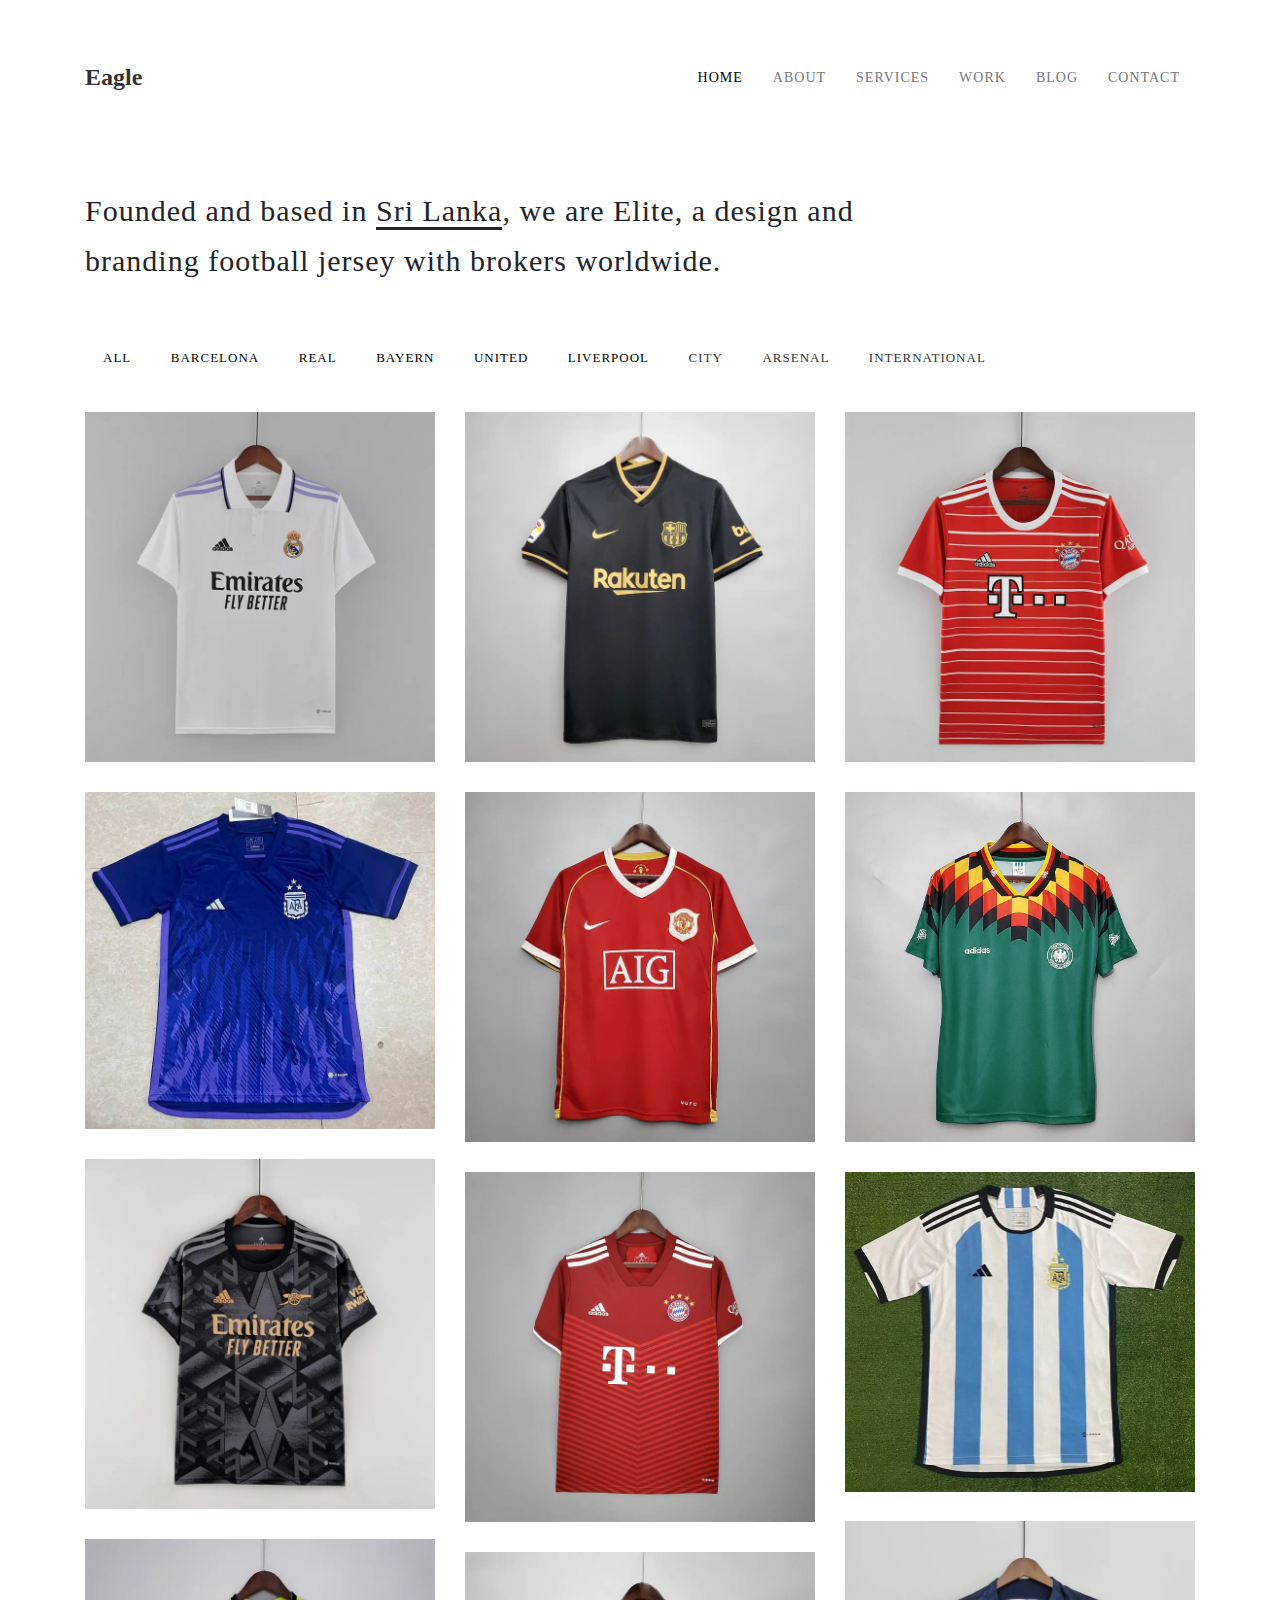
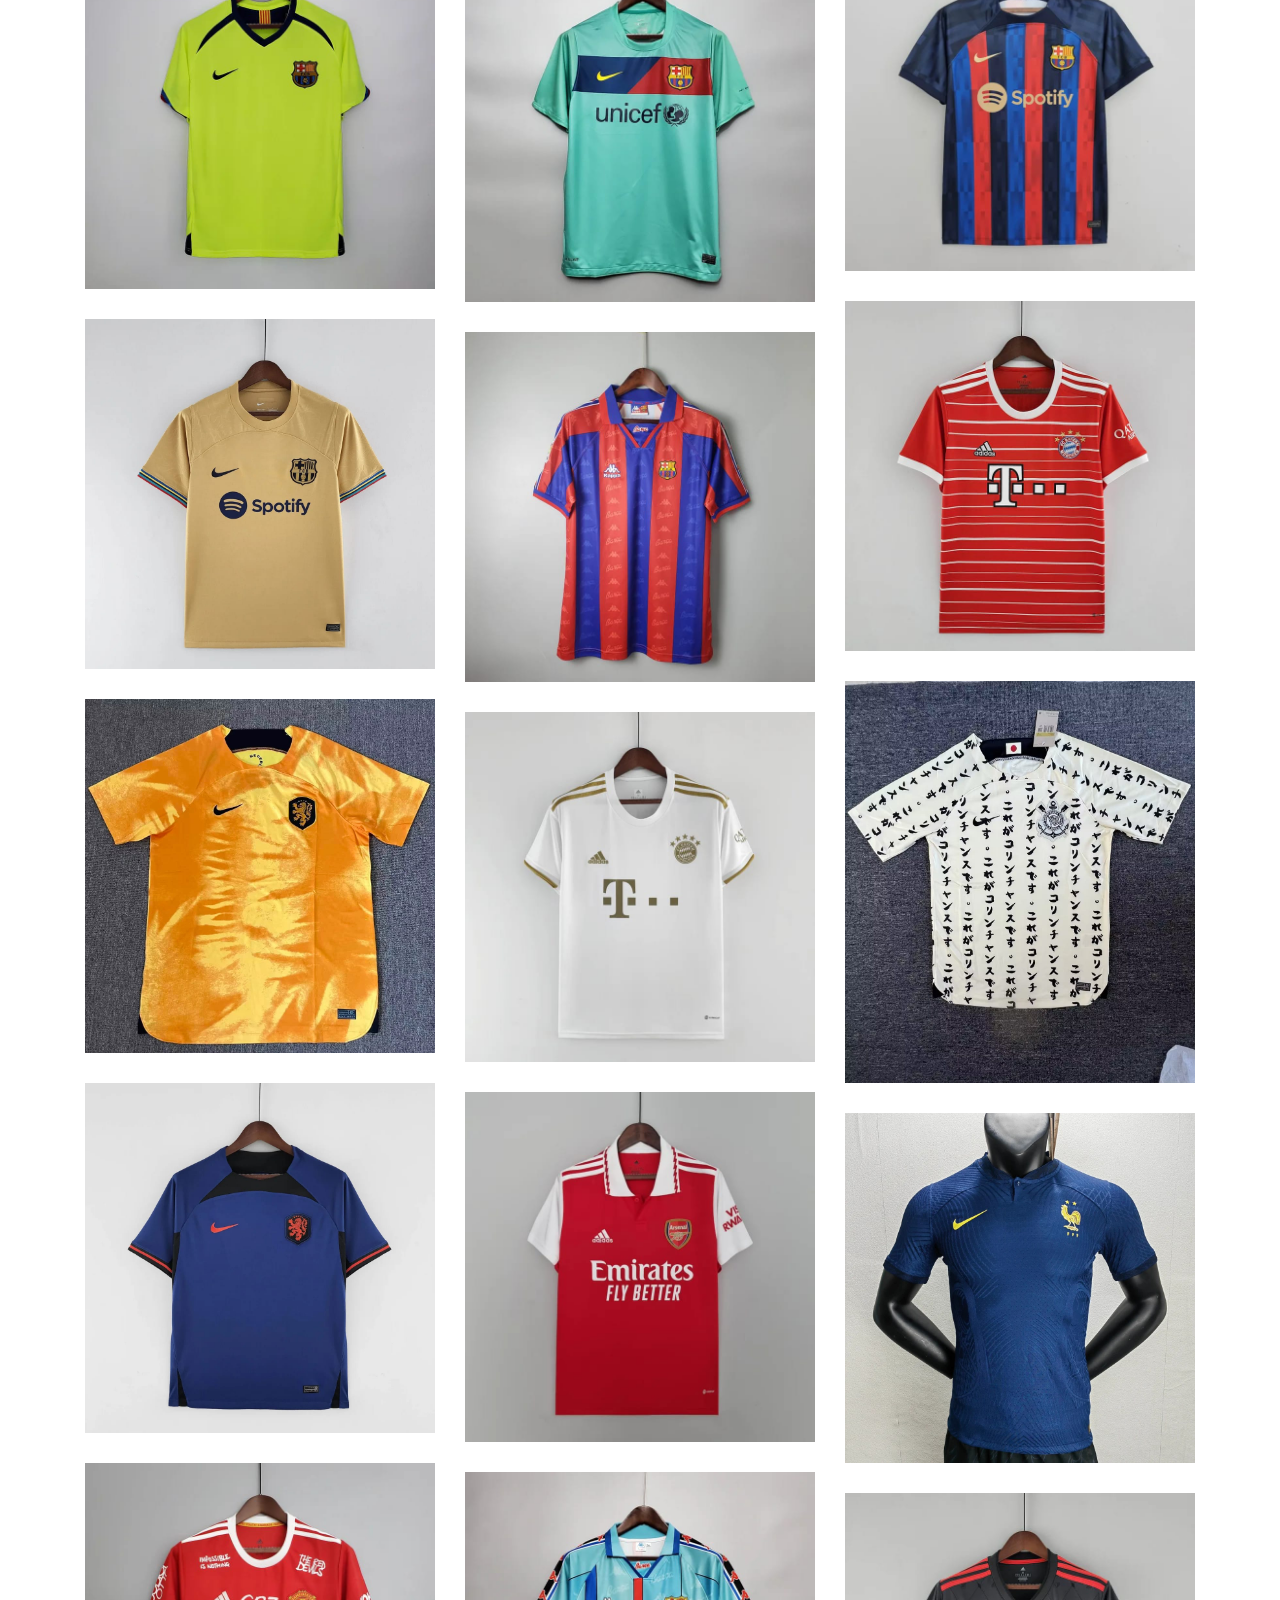
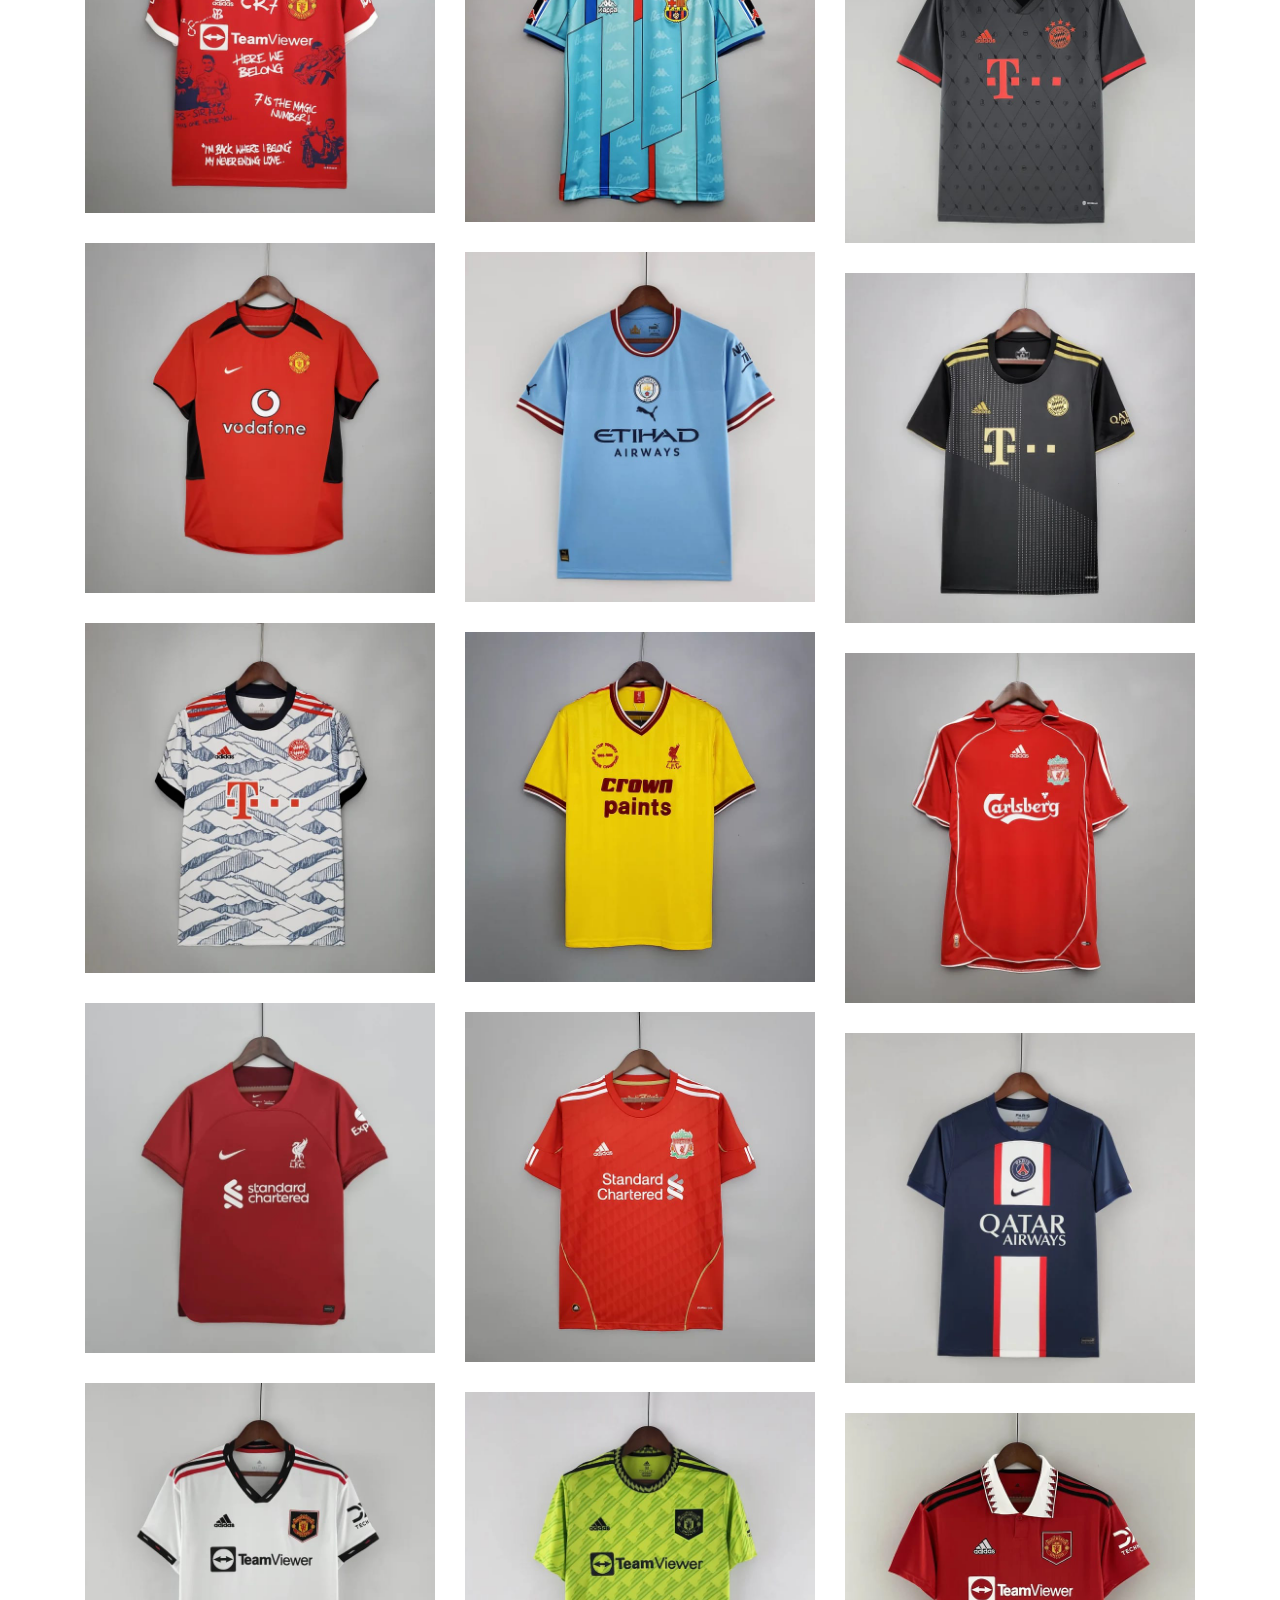
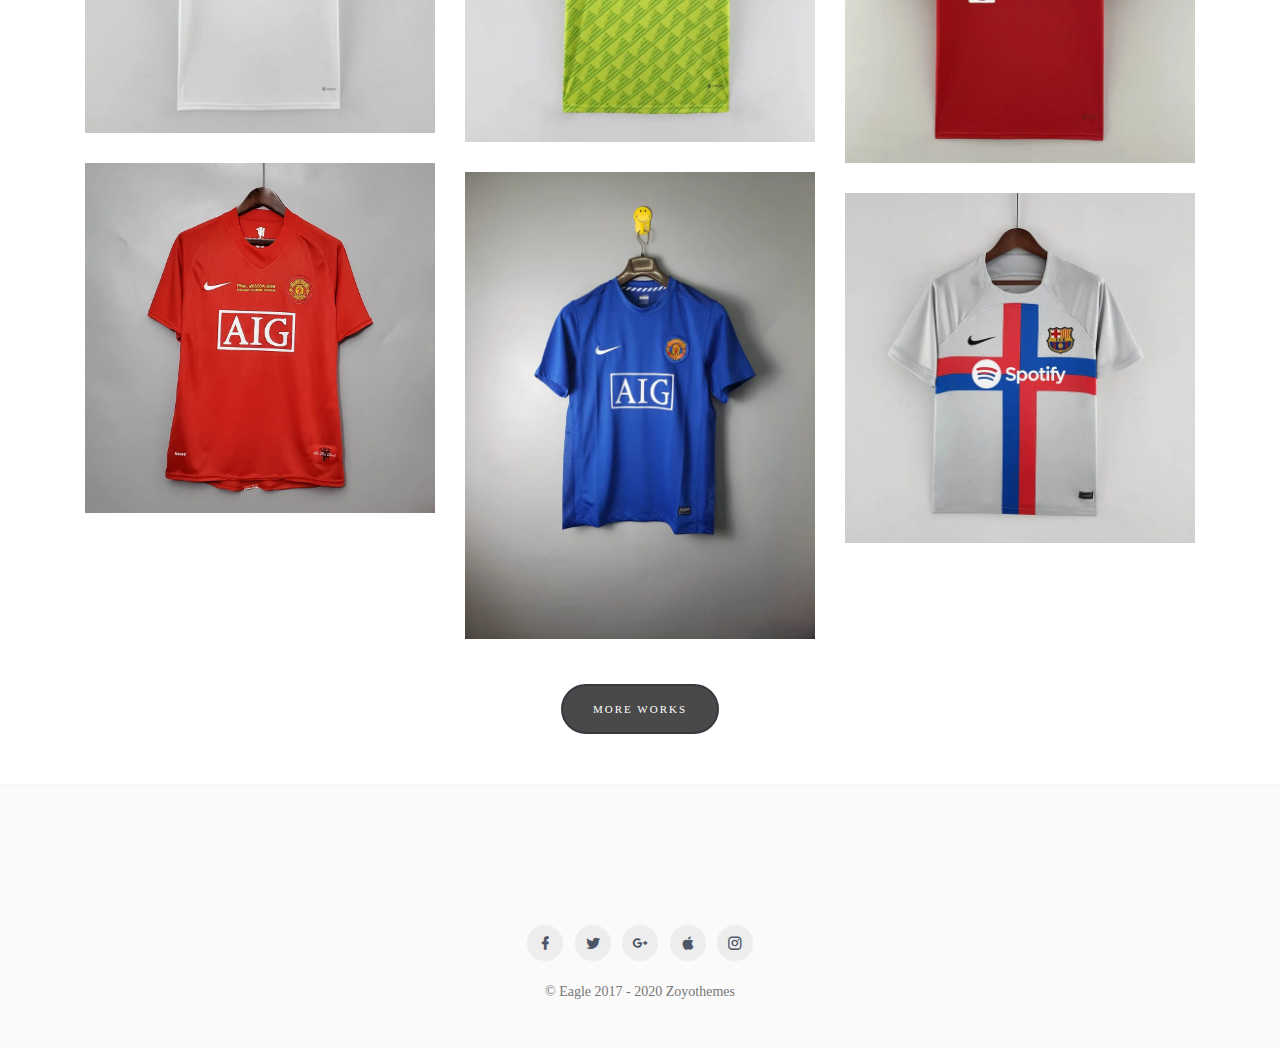
==== commit 4836779f: "SEO Changes" ====
--- a/resources/index.html
+++ b/resources/index.html
@@ -7,9 +7,9 @@
     <meta charset="utf-8">
     <meta name="viewport" content="width=device-width, initial-scale=1">
     <title>Eagle - Responsive Minimal Template</title>
-    <meta name="description" content="" />
-    <meta name="keywords" content="" />
-    <meta name="author" content="Zoyothemes" />
+    <meta name="description" content="All kind of jersey items" />
+    <meta name="keywords" content="Retro Kit | Jersey collection | Jersey Material | Imported" />
+    <meta name="author" content="Baasith Fazil" />
 
     <link rel="shortcut icon" href="images/favicon.ico">
 
--- a/resources/css/style.css
+++ b/resources/css/style.css
@@ -29,6 +29,10 @@
 /* ==========
    1.Basic
    ========== */
+* {
+    font-family: "poppins";
+}
+
 
 html {
     background-color: #eee;
@@ -226,13 +230,13 @@
 
 .dropdown-menu > li > a:hover, .dropdown-menu > .active > a:hover {
     text-decoration: none;
-    color:#70a67c;
+    color:grey;
     transition: all 0.3s;
     background-color: transparent;
 } 
 
 .dropdown-menu>li:active>a,.dropdown-menu>li:hover>a {
-    color: #70a67c;
+    color: black;
 }
 
 .dropdown-submenu{
@@ -288,7 +292,7 @@
 }
 
 .navbar-custom .navbar-nav li.active-item > a{
-    color: #70a67c;
+    color: black;
 }
 
 
@@ -352,7 +356,7 @@
 }
 
 .portfolioFilter a.current {
-    background-color: #70a67c;
+    background-color: black;
     color: #fff;
 }
 
